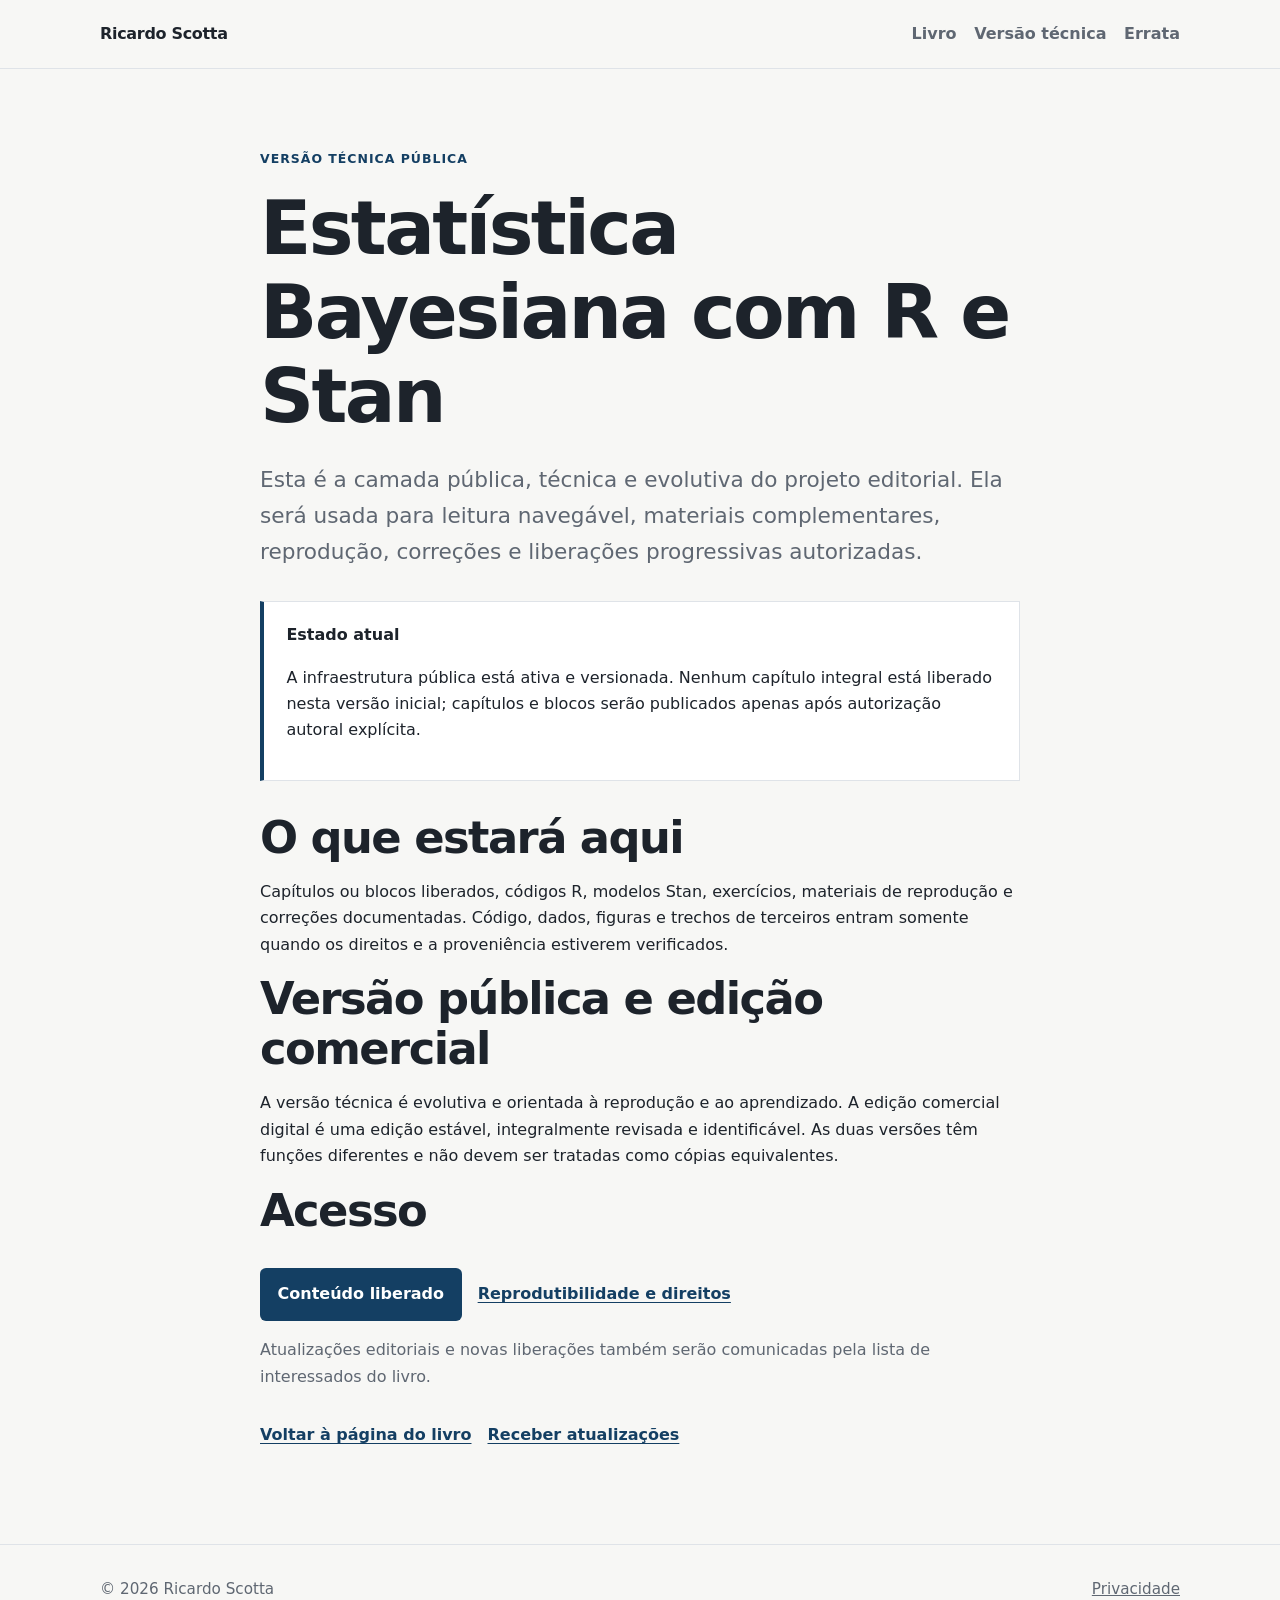
==== bayes-r-stan/index.html @ a920fb66 "E06: publica landing da versão técnica" ====
<!doctype html>
<html lang="pt-BR">
<head>
  <meta charset="utf-8">
  <meta name="viewport" content="width=device-width, initial-scale=1">
  <meta name="description" content="Versão técnica pública e navegável de Estatística Bayesiana com R e Stan, de Ricardo Scotta.">
  <title>Versão técnica — Estatística Bayesiana com R e Stan</title>
  <link rel="stylesheet" href="/assets/css/site.css">
</head>
<body>
  <header class="site-header">
    <div class="wrap header-inner">
      <a class="brand" href="/">Ricardo Scotta</a>
      <nav aria-label="Navegação principal">
        <a href="/livro/">Livro</a>
        <a href="/bayes-r-stan/" aria-current="page">Versão técnica</a>
        <a href="/errata/">Errata</a>
      </nav>
    </div>
  </header>
  <main class="page">
    <div class="wrap narrow">
      <p class="eyebrow">Versão técnica pública</p>
      <h1>Estatística Bayesiana com R e Stan</h1>
      <p class="lead">Esta é a camada pública, técnica e evolutiva do projeto editorial. Ela será usada para leitura navegável, materiais complementares, reprodução, correções e liberações progressivas autorizadas.</p>

      <div class="status-box">
        <strong>Estado atual</strong>
        <p>A infraestrutura pública está ativa e versionada. Nenhum capítulo integral está liberado nesta versão inicial; capítulos e blocos serão publicados apenas após autorização autoral explícita.</p>
      </div>

      <h2>O que estará aqui</h2>
      <p>Capítulos ou blocos liberados, códigos R, modelos Stan, exercícios, materiais de reprodução e correções documentadas. Código, dados, figuras e trechos de terceiros entram somente quando os direitos e a proveniência estiverem verificados.</p>

      <h2>Versão pública e edição comercial</h2>
      <p>A versão técnica é evolutiva e orientada à reprodução e ao aprendizado. A edição comercial digital é uma edição estável, integralmente revisada e identificável. As duas versões têm funções diferentes e não devem ser tratadas como cópias equivalentes.</p>

      <h2>Acesso</h2>
      <div class="actions">
        <a class="button" href="/bayes-r-stan/conteudo/">Conteúdo liberado</a>
        <a class="text-link" href="/bayes-r-stan/reproducibilidade/">Reprodutibilidade e direitos</a>
      </div>

      <p class="meta">Atualizações editoriais e novas liberações também serão comunicadas pela lista de interessados do livro.</p>
      <div class="actions">
        <a class="text-link" href="/livro/">Voltar à página do livro</a>
        <a class="text-link" href="/#atualizacoes">Receber atualizações</a>
      </div>
    </div>
  </main>
  <footer class="site-footer">
    <div class="wrap footer-inner">
      <span>© 2026 Ricardo Scotta</span>
      <a href="/privacidade/">Privacidade</a>
    </div>
  </footer>
</body>
</html>
---- assets/css/site.css ----
:root {
  --bg: #f7f7f5;
  --surface: #ffffff;
  --text: #1d232b;
  --muted: #5f6772;
  --line: #dfe3e8;
  --accent: #143f63;
  --accent-dark: #0d2d49;
  --max: 1080px;
}

* { box-sizing: border-box; }
html { scroll-behavior: smooth; }
body {
  margin: 0;
  background: var(--bg);
  color: var(--text);
  font-family: Inter, ui-sans-serif, system-ui, -apple-system, BlinkMacSystemFont, "Segoe UI", sans-serif;
  line-height: 1.65;
}

a { color: var(--accent); }
.wrap { width: min(calc(100% - 2rem), var(--max)); margin: 0 auto; }
.narrow { max-width: 760px; }

.site-header {
  position: sticky;
  top: 0;
  z-index: 10;
  background: rgba(247,247,245,.96);
  border-bottom: 1px solid var(--line);
}
.header-inner {
  min-height: 68px;
  display: flex;
  align-items: center;
  justify-content: space-between;
  gap: 1.5rem;
}
.brand { color: var(--text); text-decoration: none; font-weight: 750; letter-spacing: -.02em; }
nav { display: flex; gap: 1.1rem; flex-wrap: wrap; }
nav a { color: var(--muted); text-decoration: none; font-weight: 600; }
nav a:hover, nav a:focus { color: var(--accent); }

.hero { padding: 7rem 0 6rem; }
.hero-grid {
  display: grid;
  grid-template-columns: minmax(0, 1.6fr) minmax(250px, .7fr);
  gap: 4rem;
  align-items: center;
}
.eyebrow {
  margin: 0 0 1rem;
  color: var(--accent);
  font-weight: 750;
  text-transform: uppercase;
  letter-spacing: .08em;
  font-size: .78rem;
}
h1, h2 { line-height: 1.12; letter-spacing: -.035em; }
h1 { font-size: clamp(2.7rem, 7vw, 5.7rem); margin: 0 0 1.5rem; max-width: 850px; }
h2 { font-size: clamp(1.8rem, 4vw, 2.8rem); margin: 0 0 1rem; }
.lead { font-size: clamp(1.12rem, 2vw, 1.35rem); color: var(--muted); max-width: 760px; }
.actions { margin-top: 2rem; display: flex; gap: 1rem; align-items: center; flex-wrap: wrap; }
.button {
  display: inline-block;
  padding: .85rem 1.1rem;
  background: var(--accent);
  color: #fff;
  text-decoration: none;
  border-radius: 6px;
  font-weight: 700;
}
.button:hover, .button:focus { background: var(--accent-dark); }
.text-link { font-weight: 700; text-decoration-thickness: 1px; text-underline-offset: .2em; }

.book-card {
  aspect-ratio: 5 / 8;
  background: var(--accent-dark);
  color: #fff;
  border-radius: 3px;
  padding: 2rem;
  display: flex;
  flex-direction: column;
  justify-content: flex-end;
  box-shadow: 0 18px 50px rgba(0,0,0,.15);
}
.book-card strong { font-size: 2rem; line-height: 1.05; margin: .25rem 0 1.3rem; }
.book-label { font-size: 1rem; opacity: .85; }

.section { padding: 5rem 0; border-top: 1px solid var(--line); }
.section p { font-size: 1.08rem; color: var(--muted); }
.page { padding: 5rem 0 6rem; }
.page h1 { font-size: clamp(2.5rem, 6vw, 4.7rem); }
.meta { color: var(--muted); }
.status-box {
  margin: 2rem 0;
  padding: 1.25rem 1.4rem;
  background: var(--surface);
  border: 1px solid var(--line);
  border-left: 4px solid var(--accent);
}
.form-shell {
  margin-top: 2rem;
  background: var(--surface);
  border: 1px solid var(--line);
  border-radius: 8px;
  overflow: hidden;
}
.form-shell iframe { width: 100%; border: 0; }
.privacy-note { margin-top: 1rem; font-size: .95rem !important; }

.legal-copy h2 { margin-top: 2.6rem; font-size: clamp(1.45rem, 3vw, 2rem); }
.legal-copy p { color: var(--text); }

.site-footer { border-top: 1px solid var(--line); padding: 2rem 0 3rem; color: var(--muted); font-size: .95rem; }
.footer-inner { display: flex; align-items: center; justify-content: space-between; gap: 1rem; flex-wrap: wrap; }
.site-footer a { color: var(--muted); }
.site-footer a:hover, .site-footer a:focus { color: var(--accent); }

@media (max-width: 760px) {
  .header-inner { align-items: flex-start; padding: .9rem 0; flex-direction: column; gap: .5rem; }
  .hero { padding: 4rem 0; }
  .hero-grid { grid-template-columns: 1fr; gap: 2.5rem; }
  .book-card { max-width: 320px; }
  .form-shell { margin-left: -0.5rem; margin-right: -0.5rem; }
}
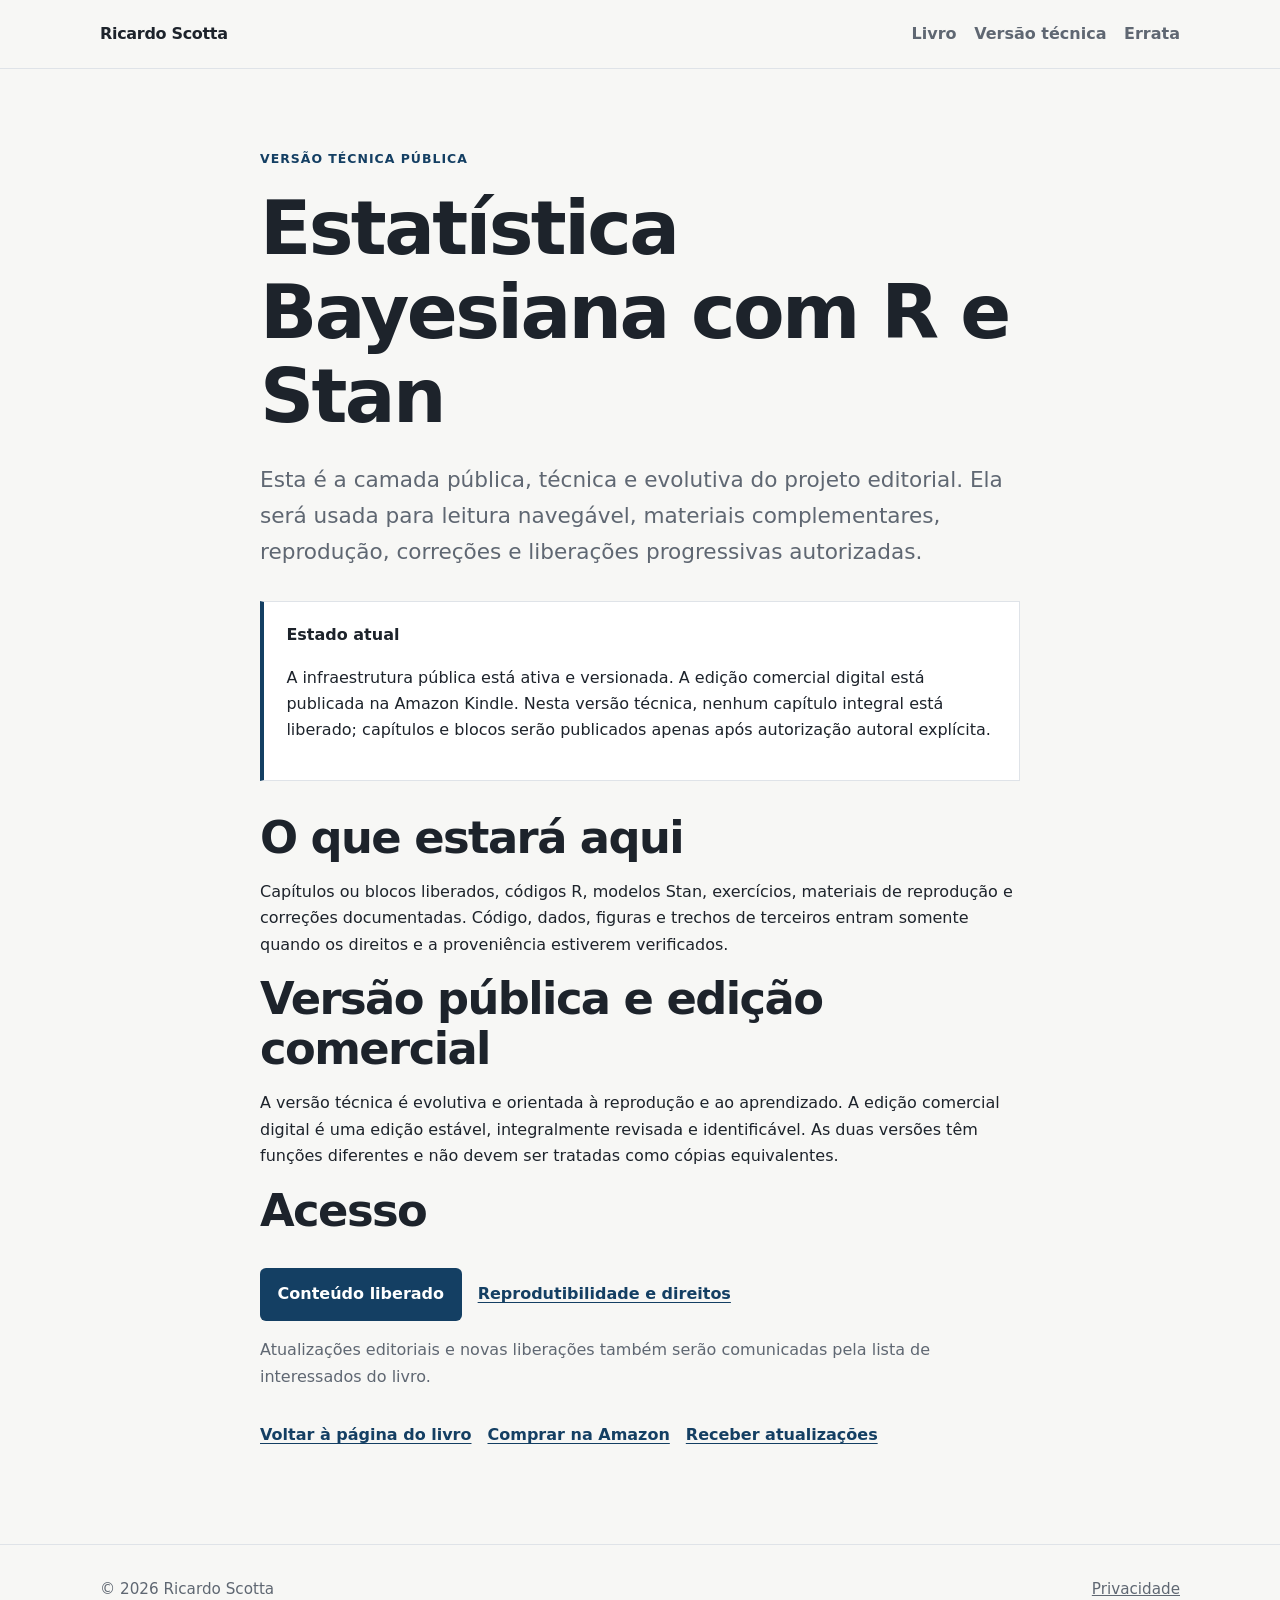
==== commit af019d7a: "E10: alinhar versão técnica ao lançamento comercial" ====
--- a/bayes-r-stan/index.html
+++ b/bayes-r-stan/index.html
@@ -26,7 +26,7 @@
 
       <div class="status-box">
         <strong>Estado atual</strong>
-        <p>A infraestrutura pública está ativa e versionada. Nenhum capítulo integral está liberado nesta versão inicial; capítulos e blocos serão publicados apenas após autorização autoral explícita.</p>
+        <p>A infraestrutura pública está ativa e versionada. A edição comercial digital está publicada na Amazon Kindle. Nesta versão técnica, nenhum capítulo integral está liberado; capítulos e blocos serão publicados apenas após autorização autoral explícita.</p>
       </div>
 
       <h2>O que estará aqui</h2>
@@ -44,6 +44,7 @@
       <p class="meta">Atualizações editoriais e novas liberações também serão comunicadas pela lista de interessados do livro.</p>
       <div class="actions">
         <a class="text-link" href="/livro/">Voltar à página do livro</a>
+        <a class="text-link" href="https://www.amazon.com.br/dp/B0HJFDFP6W">Comprar na Amazon</a>
         <a class="text-link" href="/#atualizacoes">Receber atualizações</a>
       </div>
     </div>
